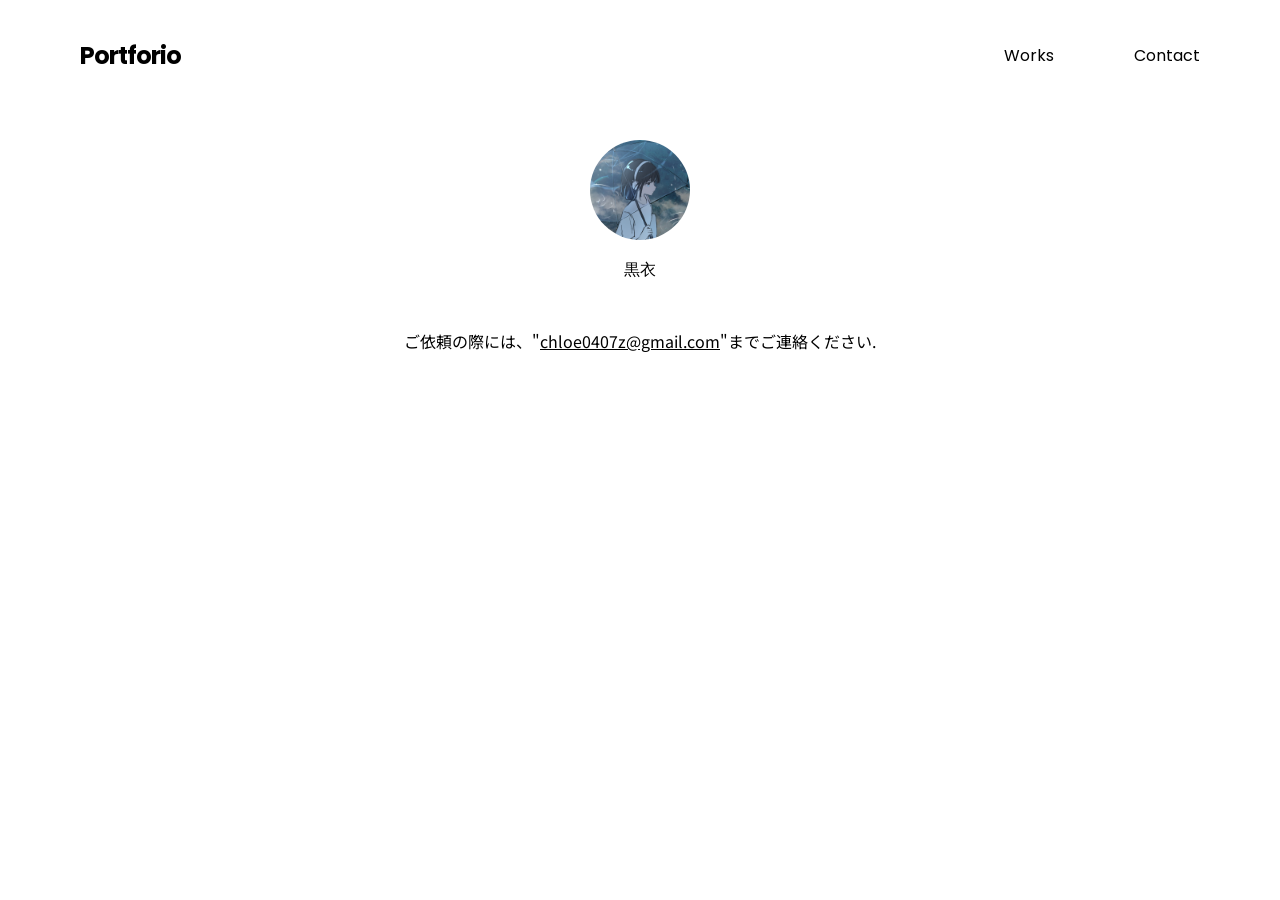
==== Contact.html @ cb79e2a7 "Add files via upload" ====
<!DOCTYPE html>
<html lang = "ja">
    <head>
        <meta charset = "UTF-8">
        <meta name = "viewport" content="width=device-width, initial-scale=1">
        <link rel="stylesheet" href="./style.css">
        <title>黒衣_Portfolio</title>
        <link rel="preconnect" href="https://fonts.googleapis.com">
        <link rel="preconnect" href="https://fonts.gstatic.com" crossorigin>
        <link href="https://fonts.googleapis.com/css2?family=Dancing+Script:wght@400..700&family=Noto+Sans+JP:wght@100..900&family=Poppins:ital,wght@0,100;0,200;0,300;0,400;0,500;0,600;0,700;0,800;0,900;1,100;1,200;1,300;1,400;1,500;1,600;1,700;1,800;1,900&display=swap" rel="stylesheet">
    </head>

    <body>
        <header>
            <div class="container flex pop">
                <a href="" class="logo">
                    <span>Portforio</span>
                </a>
                <nav>
                    <ul class="header_menu flex">
                        <ul><a href="index.html#Works">Works</a></ul>
                        <ul><a href="Contact.html#Contact">Contact</a></ul>
                    </ul>
                </nav>
            </div>
        </header>

        <main>
            <div class="icon-wrapper">
                <img src="icon_illust.png" class="icon">
            </div>

            <p>
                <font size="3" color="black" face="MS P明朝">黒衣</font>
            </p>

            <p class="produce">
                ご依頼の際には、"<u>chloe0407z@gmail.com</u>"までご連絡ください.
            </p>

        </main>
    </body>

    <!-- <script>
        window.addEventListener("DOMContentLoaded",() => {
            document.body.classList.add("fade-in");
        });
        document.querySelectorAll("a").forEach(link => {
            link.addEventListener("click", e => {
                const url = link.getAttribute("href");

                if (!url || url.startsWith("#") || link.target === "_blank") return;

                e.preventDefault();
                document.body.classList.remove("fade-in");

                setTimeout(() => {
                window.location.href = url;
                }, 500);
            });
        });
    </script> -->
---- style.css ----
html {
    font-family: 'Noto Sans JP', sans-serif;
}

.pop {
    font-family: 'Poppins', sans-serif;
}

.container {
    width: 90%;
    max-width: 1120px;
    margin: 0 auto;
}

.flex {
    display: flex;
    justify-content: space-between;
    flex-wrap: wrap;
    align-items: center;
}
p {
    text-align: center;
    text-decoration: none;
    color: inherit;
}

/* body {
    opacity: 0;
    transition: opacity 0.5s ease;
}
body.fade-in {
    opacity: 1;
} */

/* ヘッダー */
header {
    padding: 27px 0;
    position: fixed;
    top: 0;
    left: 0;
    width: 100%;
    z-index: 999;
    background: #fff;
}
.logo {
    font-size: 24px;
    font-weight: 700;
    letter-spacing: -0.04em;
    text-decoration: none;
    color: inherit;
}
.header_menu ul {
    margin-left: 40px;
}
.header_menu ul a {
    transition: .3s;
    text-decoration: none;
    color: inherit;
}
.header_menu ul a:hover {
    color: #80BA4A;
    transition: .3s;
}

/* メイン */
main {
    margin-left: 15rem;
    margin-right: 15rem;
    margin-top: 8.75rem;
}
.works-grid {
  display: grid;
  grid-template-columns: repeat(auto-fill, minmax(280px, 1fr));
  gap: 64px;
}
.work-item {
  cursor: pointer;
  overflow: hidden;
  border-radius: 7px;
  overflow: hidden;
}
.work-item img {
  width: 100%;
  display: block;
  transition: transform 0.3s ease;
  transform-origin: center center;
}
.work-item:hover img {
  transform: scale(1.05);
  filter: brightness(0.8);
}
/* モーダル */
.modal {
  display: none;
  position: fixed;
  inset: 0;
  background: rgba(0,0,0,0.8);
  z-index: 999;
}
.modal-content {
  position: relative;
  width: 80%;
  max-width: 900px;
  margin: 5% auto;
}
#player {
  width: 100%;
  aspect-ratio: 16/9;
}
#close {
  position: absolute;
  top: -40px;
  right: 0;
  font-size: 40px;
  color: white;
  cursor: pointer;
}


/* Contact.html */
.icon-wrapper {
    display: flex;
    justify-content: center;
    align-items: center;
}
.icon {
    width: 100px;
    height: 100px;
    border-radius: 50%;
    object-fit: cover;
}

.produce {
    padding-top: 2rem;
    white-space: normal;
    overflow-wrap: break-word;
    word-break: break-word;
}
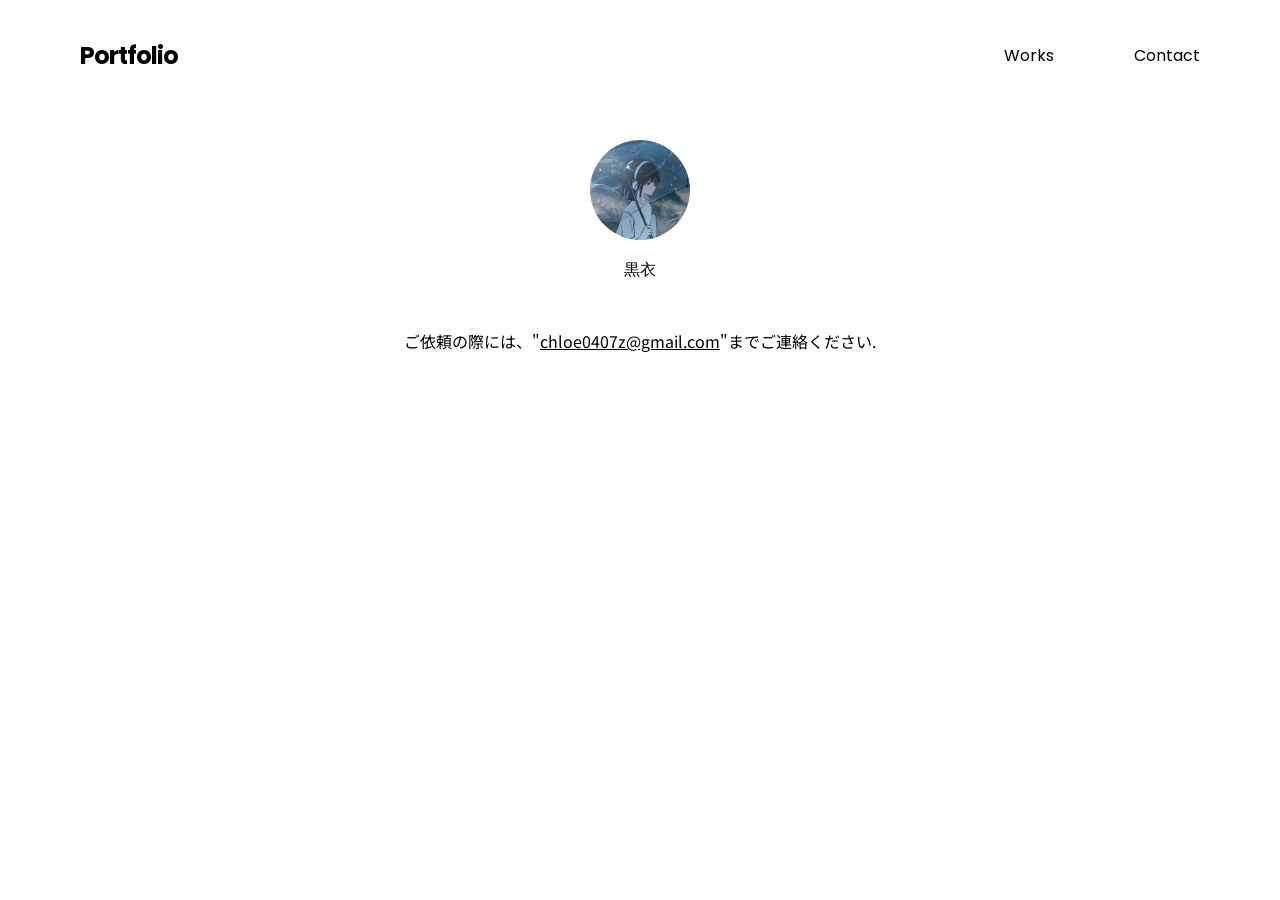
==== commit c3b6a159: "Update Contact.html" ====
--- a/Contact.html
+++ b/Contact.html
@@ -14,7 +14,7 @@
         <header>
             <div class="container flex pop">
                 <a href="" class="logo">
-                    <span>Portforio</span>
+                    <span>Portfolio</span>
                 </a>
                 <nav>
                     <ul class="header_menu flex">
@@ -59,4 +59,4 @@
                 }, 500);
             });
         });
-    </script> -->+    </script> -->
--- a/style.css
+++ b/style.css
@@ -42,6 +42,11 @@
     z-index: 999;
     background: #fff;
 }
+@media (max-width: 760px) {
+    header {
+        padding:12px 0;
+    }
+}
 .logo {
     font-size: 24px;
     font-weight: 700;
@@ -67,6 +72,12 @@
     margin-left: 15rem;
     margin-right: 15rem;
     margin-top: 8.75rem;
+}
+@media (max-width: 768px) {
+    main {
+        margin-left: 1rem;
+        margin-right: 1rem;
+    }
 }
 .works-grid {
   display: grid;
@@ -132,7 +143,4 @@
 
 .produce {
     padding-top: 2rem;
-    white-space: normal;
-    overflow-wrap: break-word;
-    word-break: break-word;
 }
